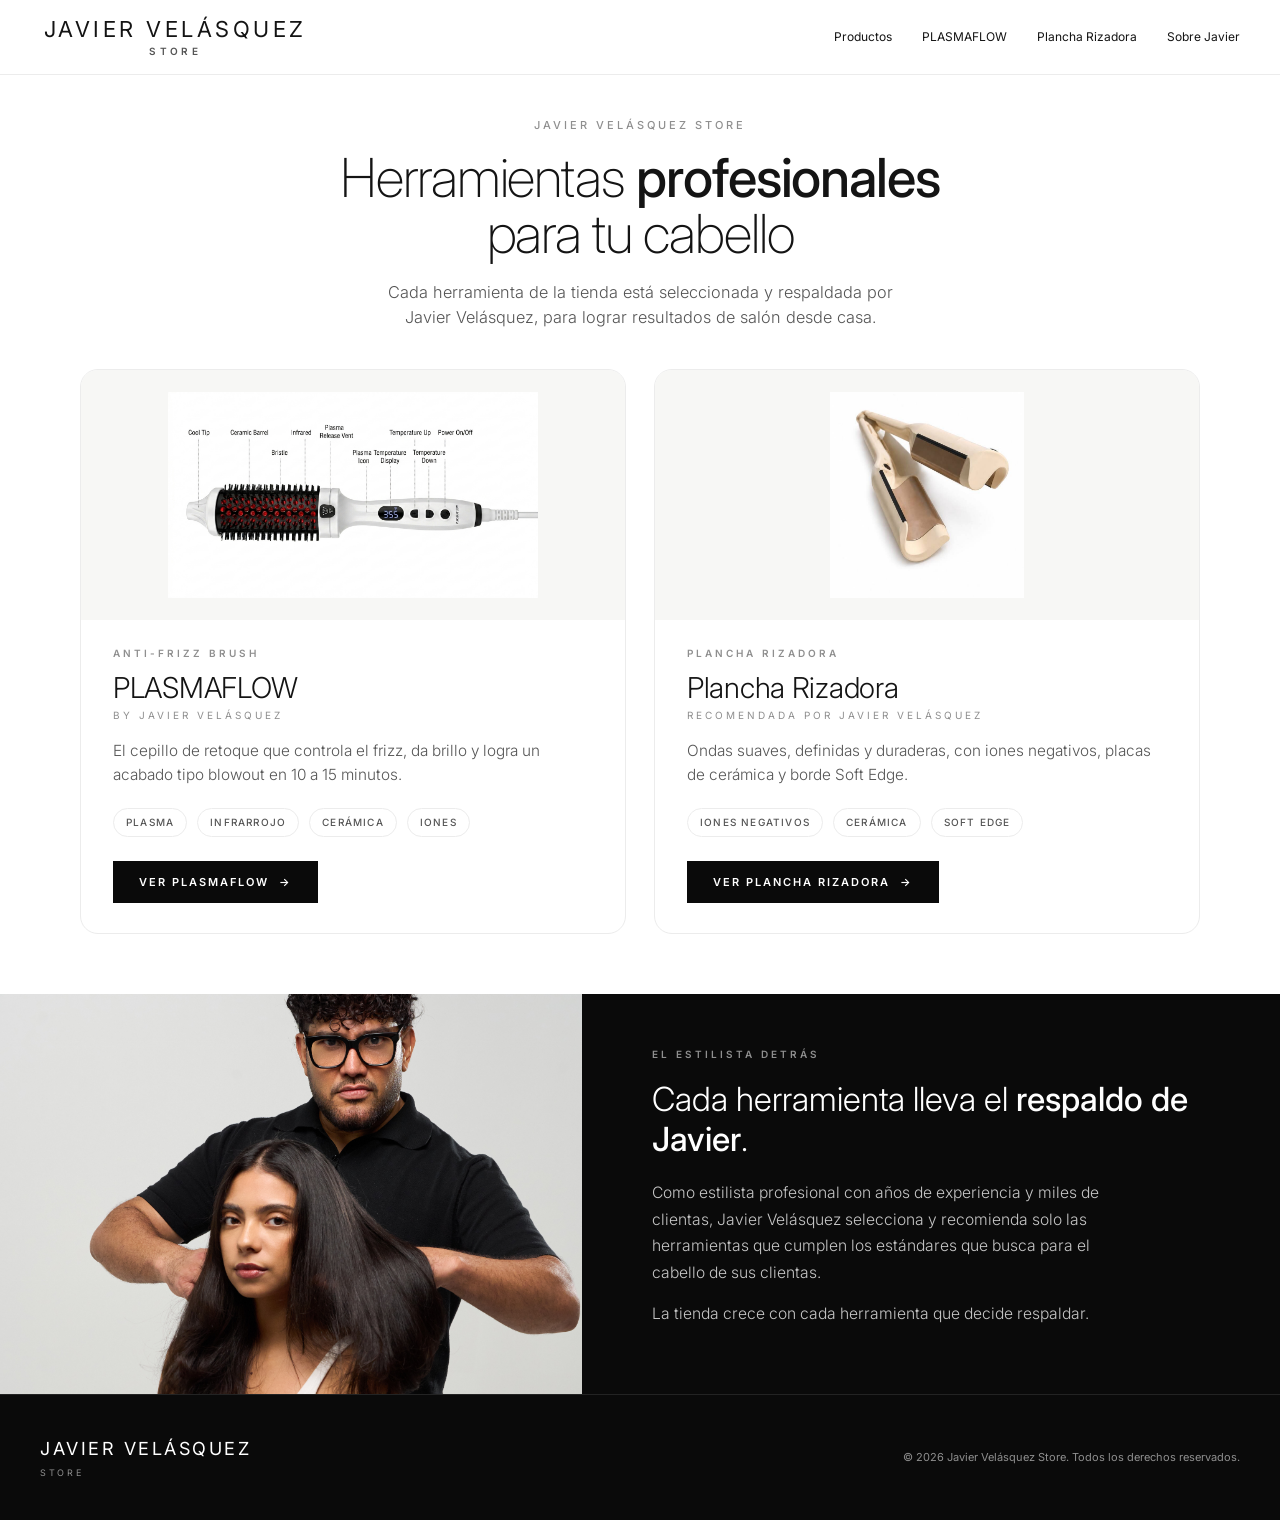
==== index.html @ f01e97d1 "Unificar nombre de tienda a Javier Velásquez Store en el rótulo del home Co-Authored-By: Claude Opus" ====
<!DOCTYPE html>
<html lang="es">
<head>
<meta charset="utf-8">
<meta name="viewport" content="width=device-width, initial-scale=1">
<title>Javier Velásquez Store</title>
<style>
  @import url('https://fonts.googleapis.com/css2?family=Inter:wght@200;300;400;500;600;700&display=swap');
  *{margin:0;padding:0;box-sizing:border-box}
  :root{
    --bg:#ffffff; --ink:#141414; --soft:#555; --mute:#8f8f8f; --line:#ececec; --black:#0a0a0a;
    --warm:#b39a78; --warm-bg:#f3ede3; --warm-line:#e4d8c6;
  }
  html{scroll-behavior:smooth}
  body{font-family:'Inter',-apple-system,sans-serif;background:var(--bg);color:var(--ink);line-height:1.5;-webkit-font-smoothing:antialiased;font-size:15px;overflow-x:hidden}
  a{color:inherit;text-decoration:none}
  img{display:block;max-width:100%}
  .btn{display:inline-flex;align-items:center;gap:10px;background:var(--black);color:#fff;padding:13px 26px;font-size:11px;font-weight:600;letter-spacing:2px;text-transform:uppercase;transition:all .2s}
  .btn:hover{background:#2a2a2a;transform:translateX(3px)}
  .btn.warm{background:var(--warm)}
  .btn.warm:hover{background:#9c8464}

  header{position:sticky;top:0;z-index:50;background:rgba(255,255,255,.96);backdrop-filter:blur(18px);border-bottom:1px solid var(--line)}
  .head-in{max-width:1360px;margin:0 auto;padding:18px 40px;display:flex;align-items:center;justify-content:space-between}
  .logo{display:flex;flex-direction:column;align-items:center;line-height:1}
  .logo .n{font-weight:400;font-size:22px;letter-spacing:.16em;padding-left:.16em}
  .logo .s{font-weight:600;font-size:10px;letter-spacing:.34em;padding-left:.34em;text-transform:uppercase;color:var(--soft);margin-top:6px}
  nav{display:flex;gap:30px;font-size:12px}
  nav a:hover{opacity:.5}

  .hero{max-width:1360px;margin:0 auto;padding:42px 40px 34px;text-align:center}
  .hero .eye{font-size:11px;letter-spacing:3px;text-transform:uppercase;color:var(--mute);font-weight:500;margin-bottom:16px}
  .hero h1{font-weight:200;font-size:clamp(2.2rem,4.2vw,3.5rem);letter-spacing:-.02em;line-height:1.05;margin-bottom:18px}
  .hero h1 b{font-weight:500}
  .hero p{color:var(--soft);font-size:1.02rem;max-width:520px;margin:0 auto;font-weight:300}

  .products{max-width:1200px;margin:0 auto;padding:6px 40px 60px}
  .pgrid{display:grid;grid-template-columns:1fr 1fr;gap:28px}
  .pcard{border:1px solid var(--line);border-radius:18px;overflow:hidden;display:flex;flex-direction:column;background:#fff;transition:box-shadow .25s ease,transform .25s ease}
  .pcard:hover{box-shadow:0 16px 44px rgba(0,0,0,.09);transform:translateY(-4px)}
  .pcard.warm{background:var(--warm-bg);border-color:var(--warm-line)}
  .pcard-media{height:250px;display:flex;align-items:center;justify-content:center;padding:22px;background:#f7f7f5}
  .pcard.warm .pcard-media{background:#efe6d6}
  .pcard-media img{max-width:100%;max-height:100%;width:auto;height:auto;object-fit:contain}
  .pcard-body{padding:26px 32px 30px;display:flex;flex-direction:column;flex:1}
  .p-eye{font-size:10px;letter-spacing:3px;text-transform:uppercase;color:var(--mute);font-weight:600;margin-bottom:12px}
  .pcard-body h3{font-weight:300;font-size:1.8rem;letter-spacing:-.01em;line-height:1.05;margin-bottom:4px}
  .by{font-size:10px;letter-spacing:3px;text-transform:uppercase;color:var(--mute);margin-bottom:16px}
  .pcard-body p{color:var(--soft);font-size:.96rem;font-weight:300;margin-bottom:20px;line-height:1.6}
  .p-feats{display:flex;gap:10px;margin-bottom:24px;flex-wrap:wrap}
  .p-feats span{font-size:10px;letter-spacing:1.2px;text-transform:uppercase;color:var(--soft);font-weight:500;border:1px solid var(--line);border-radius:100px;padding:6px 12px}
  .pcard.warm .p-feats span{border-color:var(--warm-line)}
  .pcard-body .btn{align-self:flex-start;margin-top:auto}

  .creator{background:#0a0a0a;color:#fff;display:grid;grid-template-columns:1fr 1.2fr;align-items:stretch;height:400px}
  .creator .c-photo{overflow:hidden}
  .creator .c-photo img{width:100%;height:100%;object-fit:cover;object-position:center 22%}
  .creator .c-text{padding:0 70px;display:flex;flex-direction:column;justify-content:center}
  .creator .c-eye{font-size:10px;letter-spacing:3px;text-transform:uppercase;color:#8f8f8f;font-weight:600;margin-bottom:18px}
  .creator .c-text h2{font-weight:300;font-size:clamp(1.6rem,2.6vw,2.3rem);line-height:1.2;margin-bottom:20px}
  .creator .c-text h2 b{font-weight:500}
  .creator .c-text p{color:#c7c7c7;font-size:.98rem;font-weight:300;line-height:1.7;max-width:460px;margin-bottom:14px}

  footer{background:#0a0a0a;color:#fff;border-top:1px solid rgba(255,255,255,.1);padding:40px 40px}
  .foot-in{max-width:1360px;margin:0 auto;display:flex;justify-content:space-between;align-items:center;flex-wrap:wrap;gap:20px}
  .foot-in .fl .n{font-size:18px;letter-spacing:.14em}
  .foot-in .fl .s{font-size:9px;letter-spacing:.3em;color:#8f8f8f;text-transform:uppercase;margin-top:4px}
  .foot-in .fr{font-size:11px;color:#8f8f8f}

  @media(max-width:900px){
    .head-in{padding:14px 20px}
    nav{display:none}
    .hero{padding:44px 22px 34px}
    .products{padding:6px 20px 44px}
    .pgrid{grid-template-columns:1fr;gap:22px}
    .pcard-media{height:230px}
    .pcard-body{padding:24px 26px 28px}
    .creator{grid-template-columns:1fr;height:auto}
    .creator .c-photo{height:340px}
    .creator .c-text{padding:44px 24px}
    .foot-in{flex-direction:column;text-align:center}
  }
</style>
</head>
<body>

<header>
  <div class="head-in">
    <a href="index.html" class="logo"><span class="n">JAVIER VELÁSQUEZ</span><span class="s">Store</span></a>
    <nav>
      <a href="#productos">Productos</a>
      <a href="landing-plasma-flow/preview-landing-real.html">PLASMAFLOW</a>
      <a href="plancha-rizadora.html">Plancha Rizadora</a>
      <a href="#javier">Sobre Javier</a>
    </nav>
  </div>
</header>

<section class="hero">
  <div class="eye">Javier Velásquez Store</div>
  <h1>Herramientas <b>profesionales</b><br>para tu cabello</h1>
  <p>Cada herramienta de la tienda está seleccionada y respaldada por Javier Velásquez, para lograr resultados de salón desde casa.</p>
</section>

<section id="productos" class="products">
  <div class="pgrid">

    <article class="pcard">
      <div class="pcard-media"><img src="landing-plasma-flow/images/plasmaflow-cta.png" alt="PLASMAFLOW"></div>
      <div class="pcard-body">
        <div class="p-eye">Anti-Frizz Brush</div>
        <h3>PLASMAFLOW</h3>
        <div class="by">by Javier Velásquez</div>
        <p>El cepillo de retoque que controla el frizz, da brillo y logra un acabado tipo blowout en 10 a 15 minutos.</p>
        <div class="p-feats"><span>Plasma</span><span>Infrarrojo</span><span>Cerámica</span><span>Iones</span></div>
        <a href="landing-plasma-flow/preview-landing-real.html" class="btn">Ver PLASMAFLOW <span>&rarr;</span></a>
      </div>
    </article>

    <article class="pcard">
      <div class="pcard-media"><img src="plancha-rizadora/images/producto-plancha.jpg" alt="Plancha Rizadora by Javier Velásquez"></div>
      <div class="pcard-body">
        <div class="p-eye">Plancha Rizadora</div>
        <h3>Plancha Rizadora</h3>
        <div class="by">Recomendada por Javier Velásquez</div>
        <p>Ondas suaves, definidas y duraderas, con iones negativos, placas de cerámica y borde Soft Edge.</p>
        <div class="p-feats"><span>Iones negativos</span><span>Cerámica</span><span>Soft Edge</span></div>
        <a href="plancha-rizadora.html" class="btn">Ver Plancha Rizadora <span>&rarr;</span></a>
      </div>
    </article>

  </div>
</section>

<section id="javier" class="creator">
  <div class="c-photo"><img src="landing-plasma-flow/images/DSC04531.jpg" alt="Javier Velásquez"></div>
  <div class="c-text">
    <div class="c-eye">El estilista detrás</div>
    <h2>Cada herramienta lleva el <b>respaldo de Javier</b>.</h2>
    <p>Como estilista profesional con años de experiencia y miles de clientas, Javier Velásquez selecciona y recomienda solo las herramientas que cumplen los estándares que busca para el cabello de sus clientas.</p>
    <p>La tienda crece con cada herramienta que decide respaldar.</p>
  </div>
</section>

<footer>
  <div class="foot-in">
    <div class="fl"><div class="n">JAVIER VELÁSQUEZ</div><div class="s">Store</div></div>
    <div class="fr">© 2026 Javier Velásquez Store. Todos los derechos reservados.</div>
  </div>
</footer>

</body>
</html>
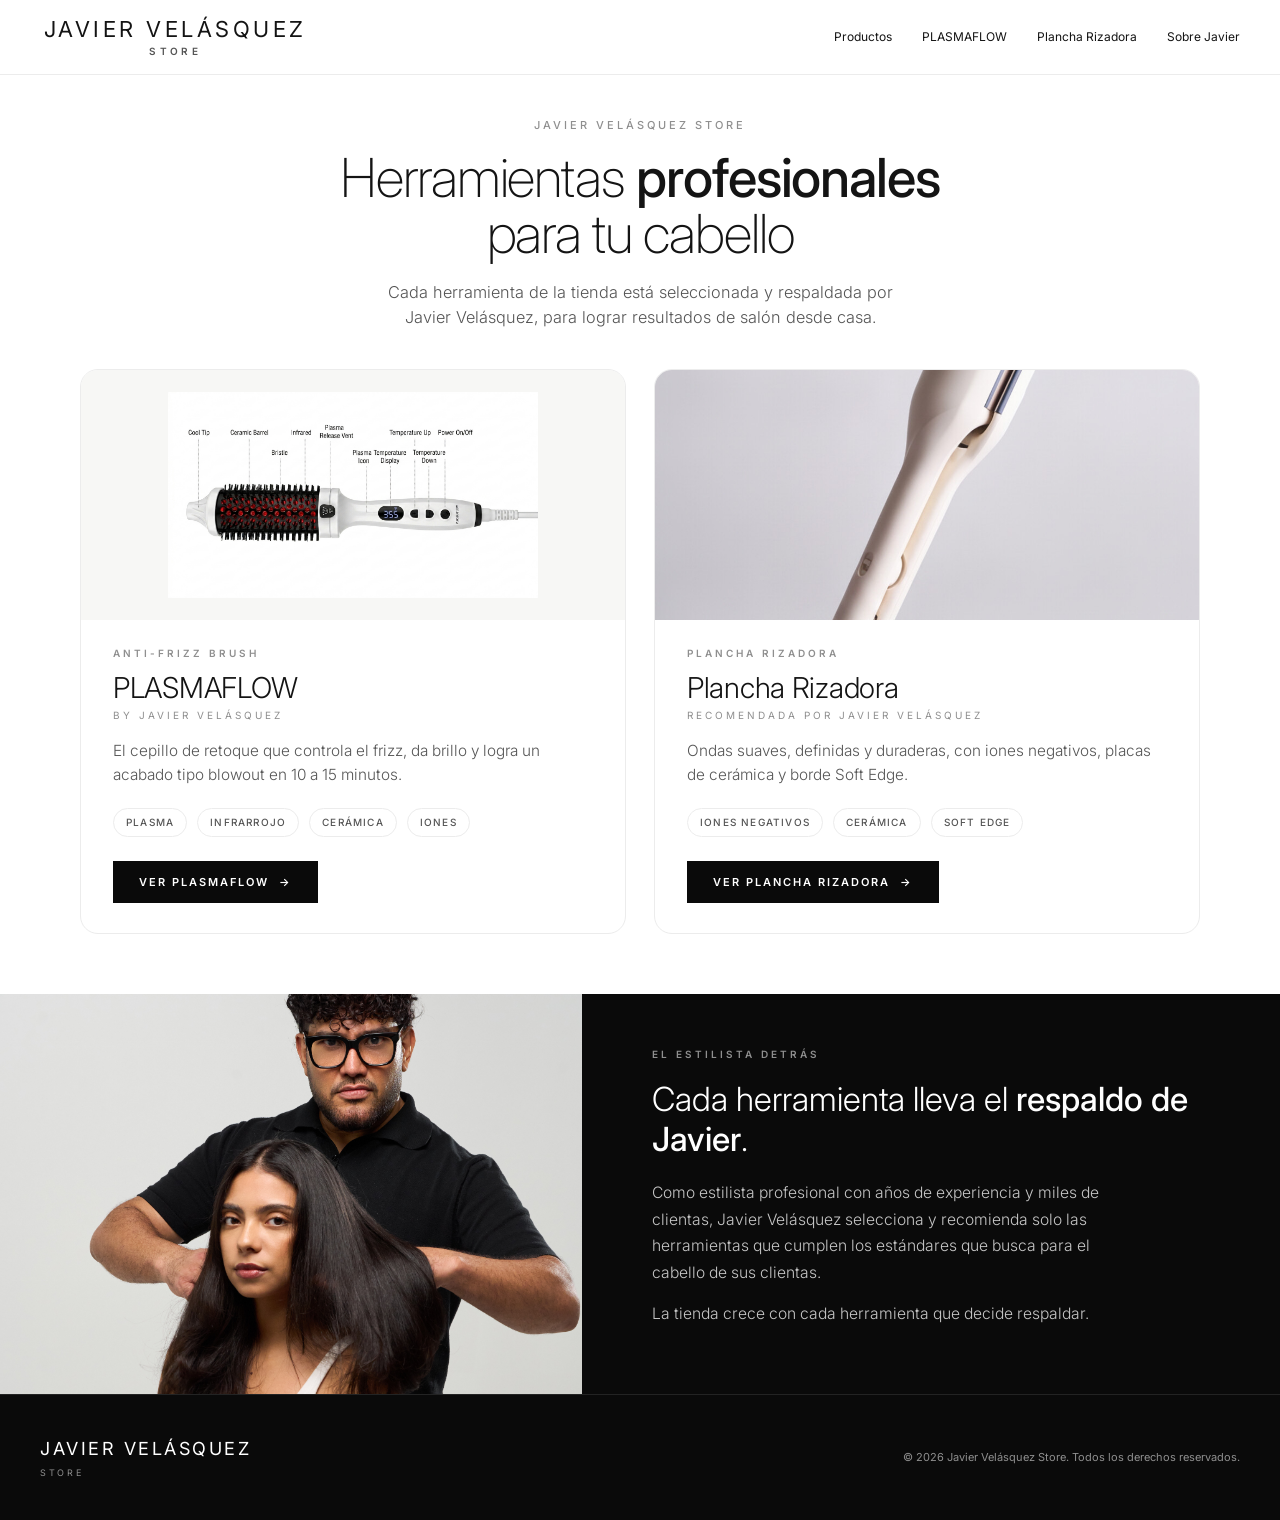
==== commit b9b0999b: "Plancha Rizadora: fotos reales, diagrama de tecnologias y hero collage - Hero con collage de 3 fotos" ====
--- a/index.html
+++ b/index.html
@@ -118,7 +118,7 @@
     </article>
 
     <article class="pcard">
-      <div class="pcard-media"><img src="plancha-rizadora/images/producto-plancha.jpg" alt="Plancha Rizadora by Javier Velásquez"></div>
+      <div class="pcard-media" style="background:#e9ebee;padding:0"><img src="plancha-rizadora/images/producto-limpio-card.jpg" alt="Plancha Rizadora" style="width:100%;height:100%;object-fit:cover"></div>
       <div class="pcard-body">
         <div class="p-eye">Plancha Rizadora</div>
         <h3>Plancha Rizadora</h3>
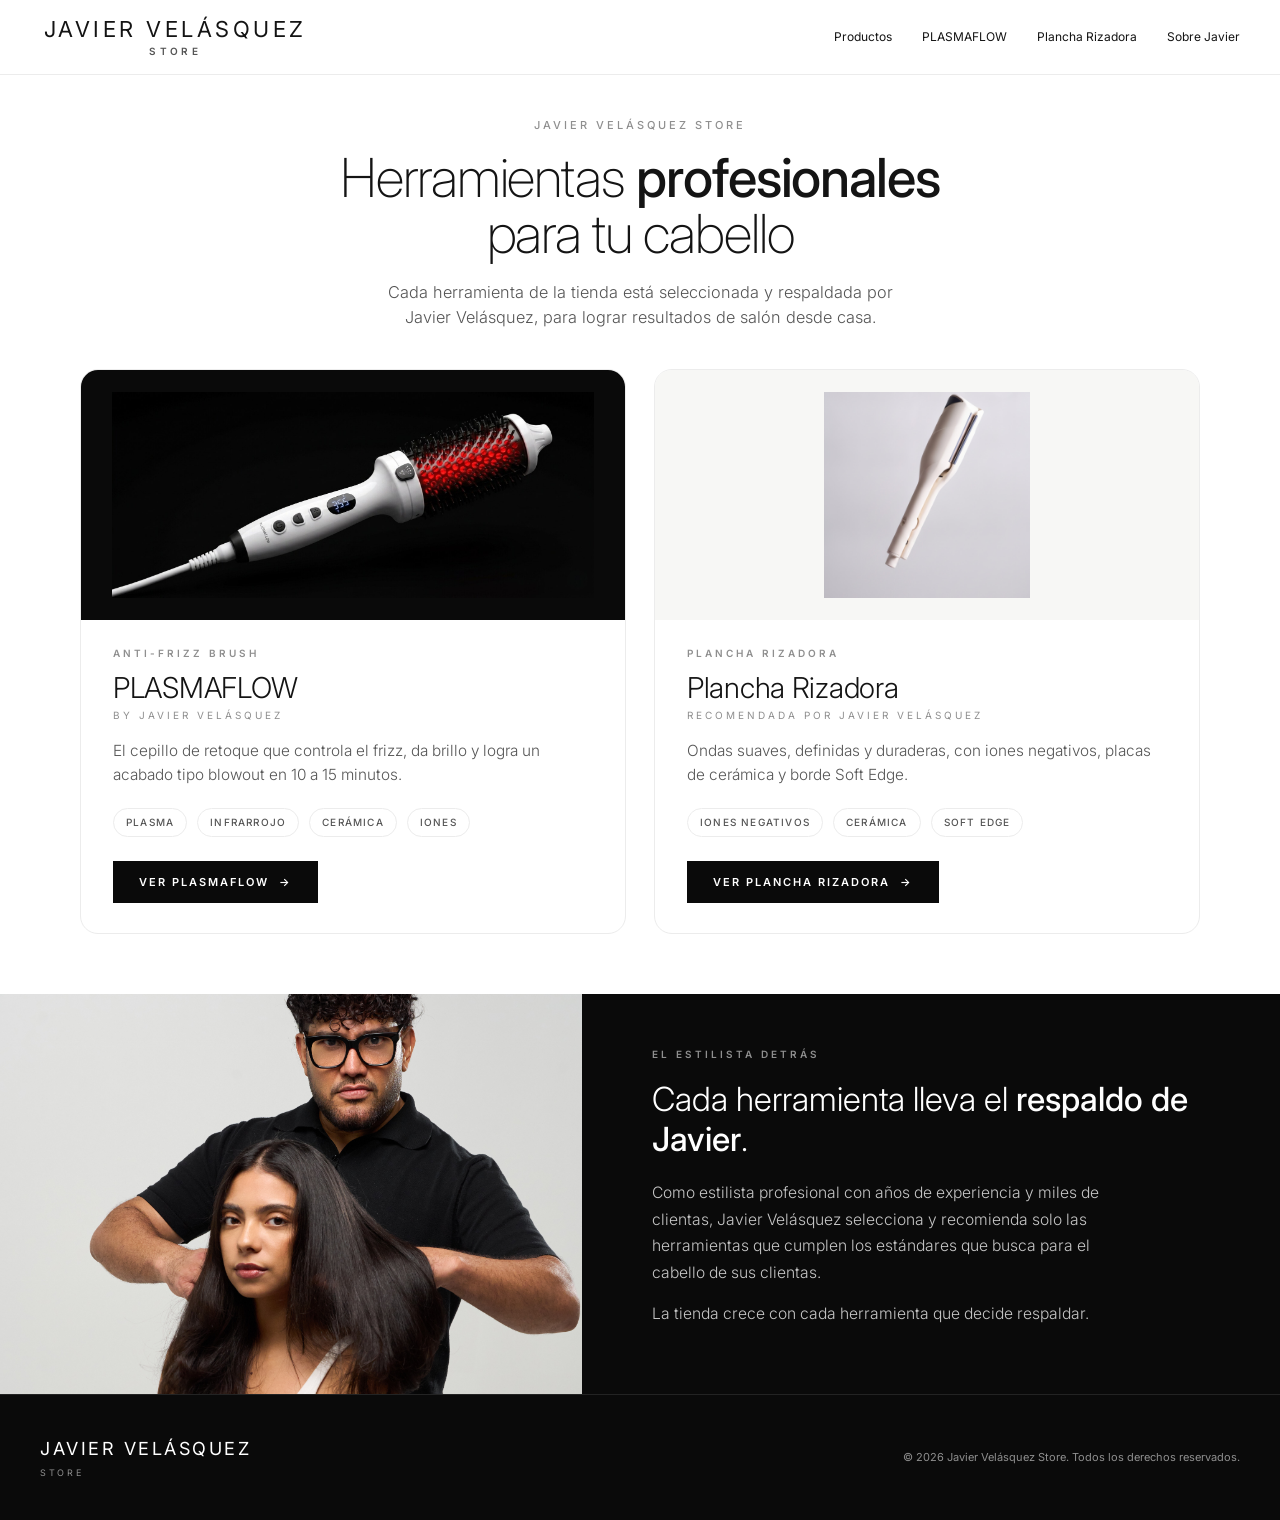
==== commit fa4ad1ea: "Portada: foto real de PlasmaFlow y la Plancha sin recorte PLASMAFLOW. La tarjeta mostraba el diagram" ====
--- a/index.html
+++ b/index.html
@@ -61,6 +61,15 @@
   .creator .c-text h2 b{font-weight:500}
   .creator .c-text p{color:#c7c7c7;font-size:.98rem;font-weight:300;line-height:1.7;max-width:460px;margin-bottom:14px}
 
+  /* Animaciones smooth (bajo .js; sin JS o reduced-motion se ve normal) */
+  .js section.reveal{opacity:0;transform:translateY(26px);transition:opacity .85s cubic-bezier(.22,1,.36,1),transform .85s cubic-bezier(.22,1,.36,1)}
+  .js section.reveal.in{opacity:1;transform:none}
+  .js img.lz{opacity:0;transition:opacity .7s ease}
+  .js img.lz.loaded{opacity:1}
+  @media (prefers-reduced-motion:reduce){
+    .js section.reveal,.js img.lz{opacity:1!important;transform:none!important;transition:none!important}
+  }
+
   footer{background:#0a0a0a;color:#fff;border-top:1px solid rgba(255,255,255,.1);padding:40px 40px}
   .foot-in{max-width:1360px;margin:0 auto;display:flex;justify-content:space-between;align-items:center;flex-wrap:wrap;gap:20px}
   .foot-in .fl .n{font-size:18px;letter-spacing:.14em}
@@ -68,7 +77,7 @@
   .foot-in .fr{font-size:11px;color:#8f8f8f}
 
   @media(max-width:900px){
-    .head-in{padding:14px 20px}
+    .head-in{padding:14px 20px;justify-content:center}
     nav{display:none}
     .hero{padding:44px 22px 34px}
     .products{padding:6px 20px 44px}
@@ -106,7 +115,9 @@
   <div class="pgrid">
 
     <article class="pcard">
-      <div class="pcard-media"><img src="landing-plasma-flow/images/plasmaflow-cta.png" alt="PLASMAFLOW"></div>
+      <!-- Foto de producto sobre negro. Antes estaba el diagrama con etiquetas
+           en inglés. La caja va negra para empalmar con el fondo de la foto. -->
+      <div class="pcard-media" style="background:#0a0a0a"><img src="landing-plasma-flow/images/plasmaflow-card-negro.jpg" alt="PLASMAFLOW, cepillo con tecnología de plasma e infrarrojo"></div>
       <div class="pcard-body">
         <div class="p-eye">Anti-Frizz Brush</div>
         <h3>PLASMAFLOW</h3>
@@ -118,7 +129,9 @@
     </article>
 
     <article class="pcard">
-      <div class="pcard-media" style="background:#e9ebee;padding:0"><img src="plancha-rizadora/images/producto-limpio-card.jpg" alt="Plancha Rizadora" style="width:100%;height:100%;object-fit:cover"></div>
+      <!-- Sin recorte: antes tenía un object-fit:cover a mano que cortaba la
+           plancha por los lados. Ahora igual que la tarjeta de PlasmaFlow. -->
+      <div class="pcard-media"><img src="plancha-rizadora/images/producto-limpio-card.jpg" alt="Plancha Rizadora"></div>
       <div class="pcard-body">
         <div class="p-eye">Plancha Rizadora</div>
         <h3>Plancha Rizadora</h3>
@@ -149,5 +162,33 @@
   </div>
 </footer>
 
+<script>
+(function(){
+  var root = document.documentElement;
+  root.classList.add('js');
+  var imgs = document.querySelectorAll('img');
+  for (var i = 0; i < imgs.length; i++) {
+    (function(img){
+      img.classList.add('lz');
+      if (img.complete && img.naturalWidth > 0) { img.classList.add('loaded'); }
+      else {
+        img.addEventListener('load', function(){ img.classList.add('loaded'); });
+        img.addEventListener('error', function(){ img.classList.add('loaded'); });
+      }
+    })(imgs[i]);
+  }
+  var secs = document.querySelectorAll('section');
+  if ('IntersectionObserver' in window) {
+    for (var j = 0; j < secs.length; j++) secs[j].classList.add('reveal');
+    var io = new IntersectionObserver(function(entries){
+      entries.forEach(function(e){
+        if (e.isIntersecting) { e.target.classList.add('in'); io.unobserve(e.target); }
+      });
+    }, { threshold: 0.12, rootMargin: '0px 0px -8% 0px' });
+    for (var k = 0; k < secs.length; k++) io.observe(secs[k]);
+  }
+})();
+</script>
+
 </body>
 </html>
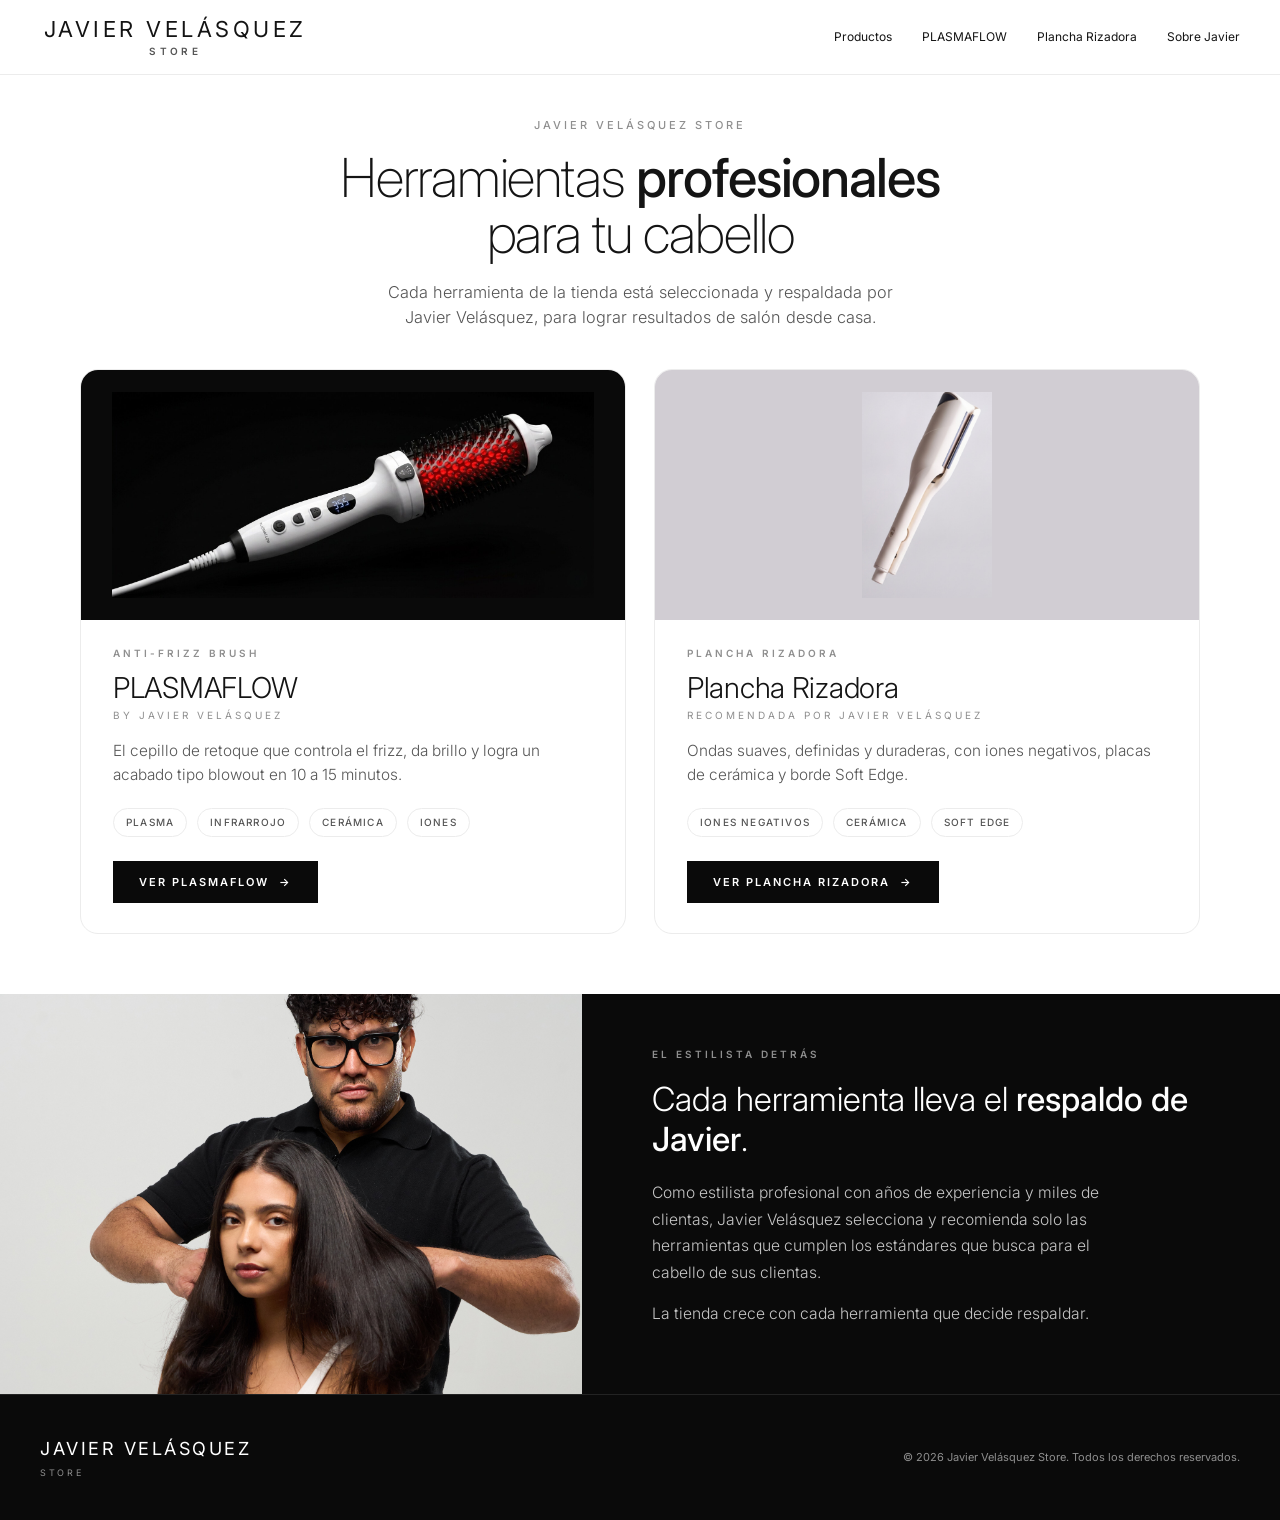
==== commit b02f515e: "Recortar la foto de la Plancha pegada al producto para la tarjeta Al quitarle el recorte forzado, la" ====
--- a/index.html
+++ b/index.html
@@ -129,9 +129,9 @@
     </article>
 
     <article class="pcard">
-      <!-- Sin recorte: antes tenía un object-fit:cover a mano que cortaba la
-           plancha por los lados. Ahora igual que la tarjeta de PlasmaFlow. -->
-      <div class="pcard-media"><img src="plancha-rizadora/images/producto-limpio-card.jpg" alt="Plancha Rizadora"></div>
+      <!-- Sin el object-fit:cover que cortaba la plancha. Y recortada pegada al
+           producto para que llene la altura, con la caja del mismo tono. -->
+      <div class="pcard-media" style="background:#d1cdd3"><img src="plancha-rizadora/images/plancha-card-v2.jpg" alt="Plancha Rizadora"></div>
       <div class="pcard-body">
         <div class="p-eye">Plancha Rizadora</div>
         <h3>Plancha Rizadora</h3>
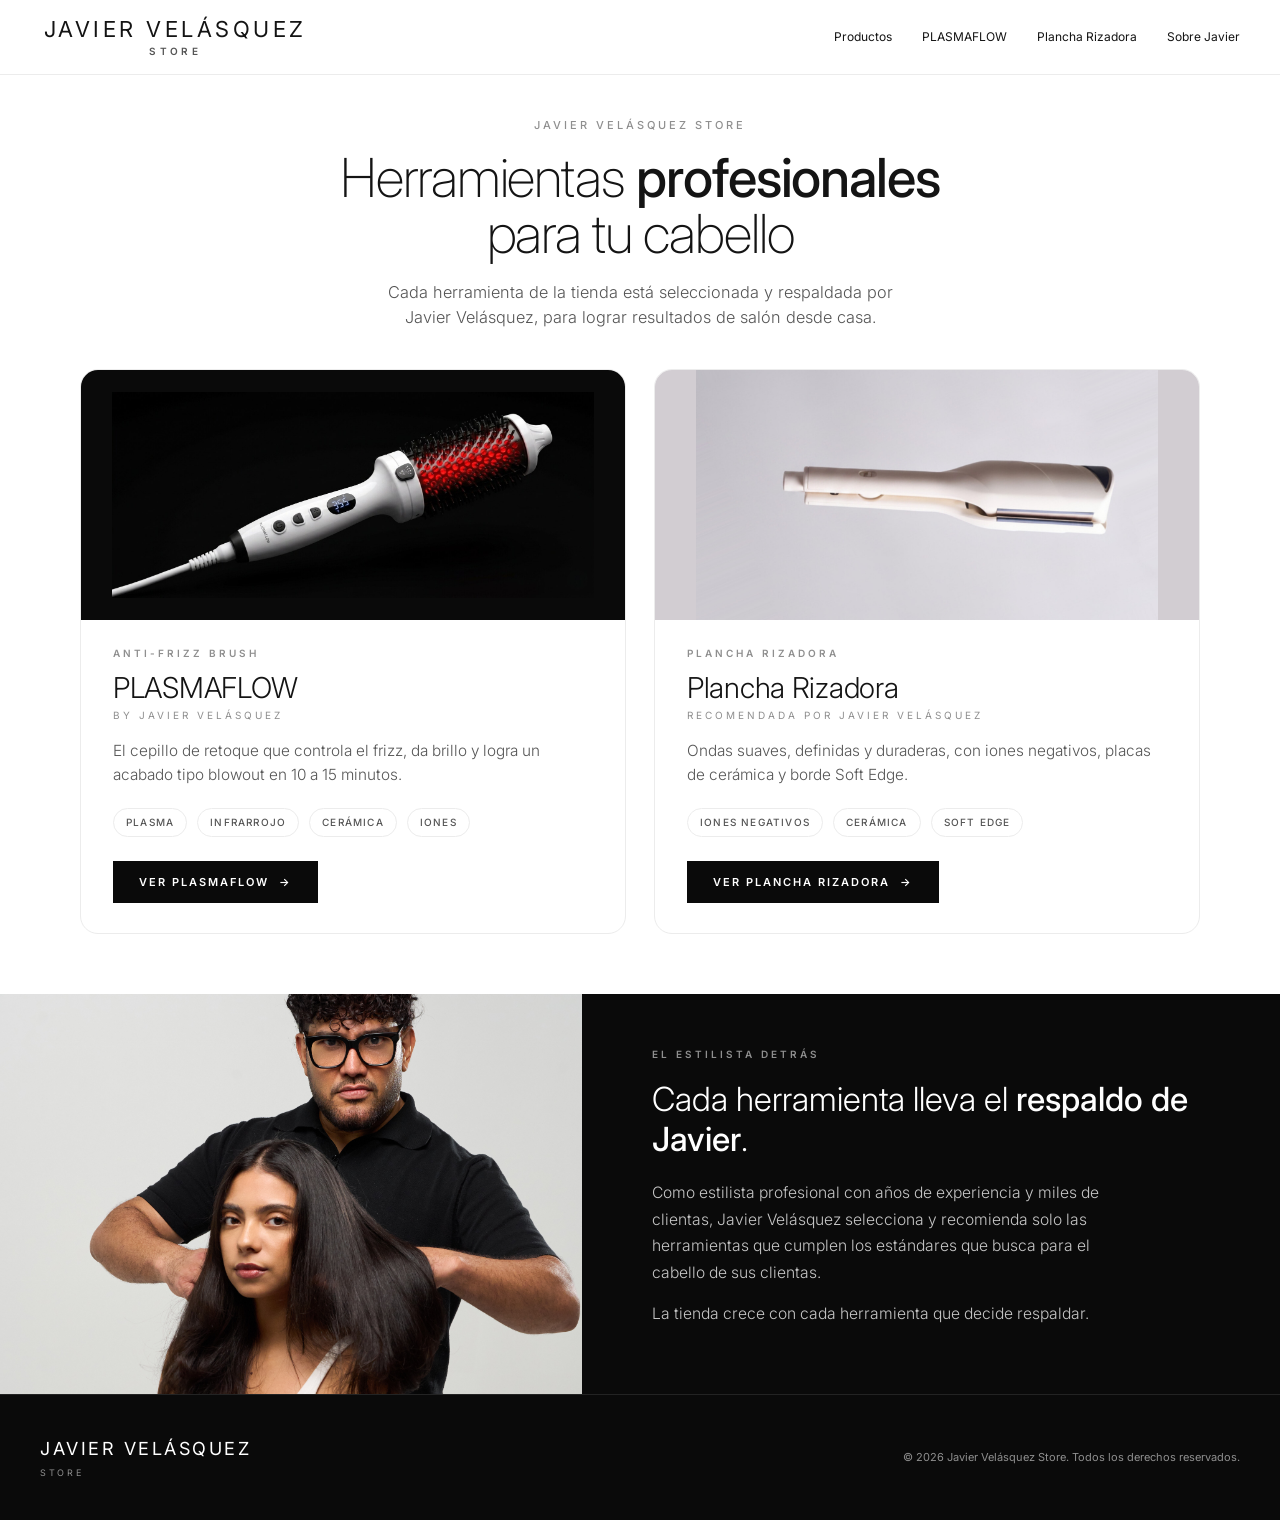
==== commit 8239823d: "Acostar la plancha en la tarjeta de la portada La foto original tiene la pieza en diagonal, asi que " ====
--- a/index.html
+++ b/index.html
@@ -129,9 +129,9 @@
     </article>
 
     <article class="pcard">
-      <!-- Sin el object-fit:cover que cortaba la plancha. Y recortada pegada al
-           producto para que llene la altura, con la caja del mismo tono. -->
-      <div class="pcard-media" style="background:#d1cdd3"><img src="plancha-rizadora/images/plancha-card-v2.jpg" alt="Plancha Rizadora"></div>
+      <!-- Foto girada 68 grados para acostar la plancha, con el fondo extendido
+           desde el borde para que no queden costuras. Caja del tono del borde. -->
+      <div class="pcard-media" style="background:#d2cdd2;padding:0"><img src="plancha-rizadora/images/plancha-card-h.jpg" alt="Plancha Rizadora" style="width:100%;height:auto;max-height:100%"></div>
       <div class="pcard-body">
         <div class="p-eye">Plancha Rizadora</div>
         <h3>Plancha Rizadora</h3>
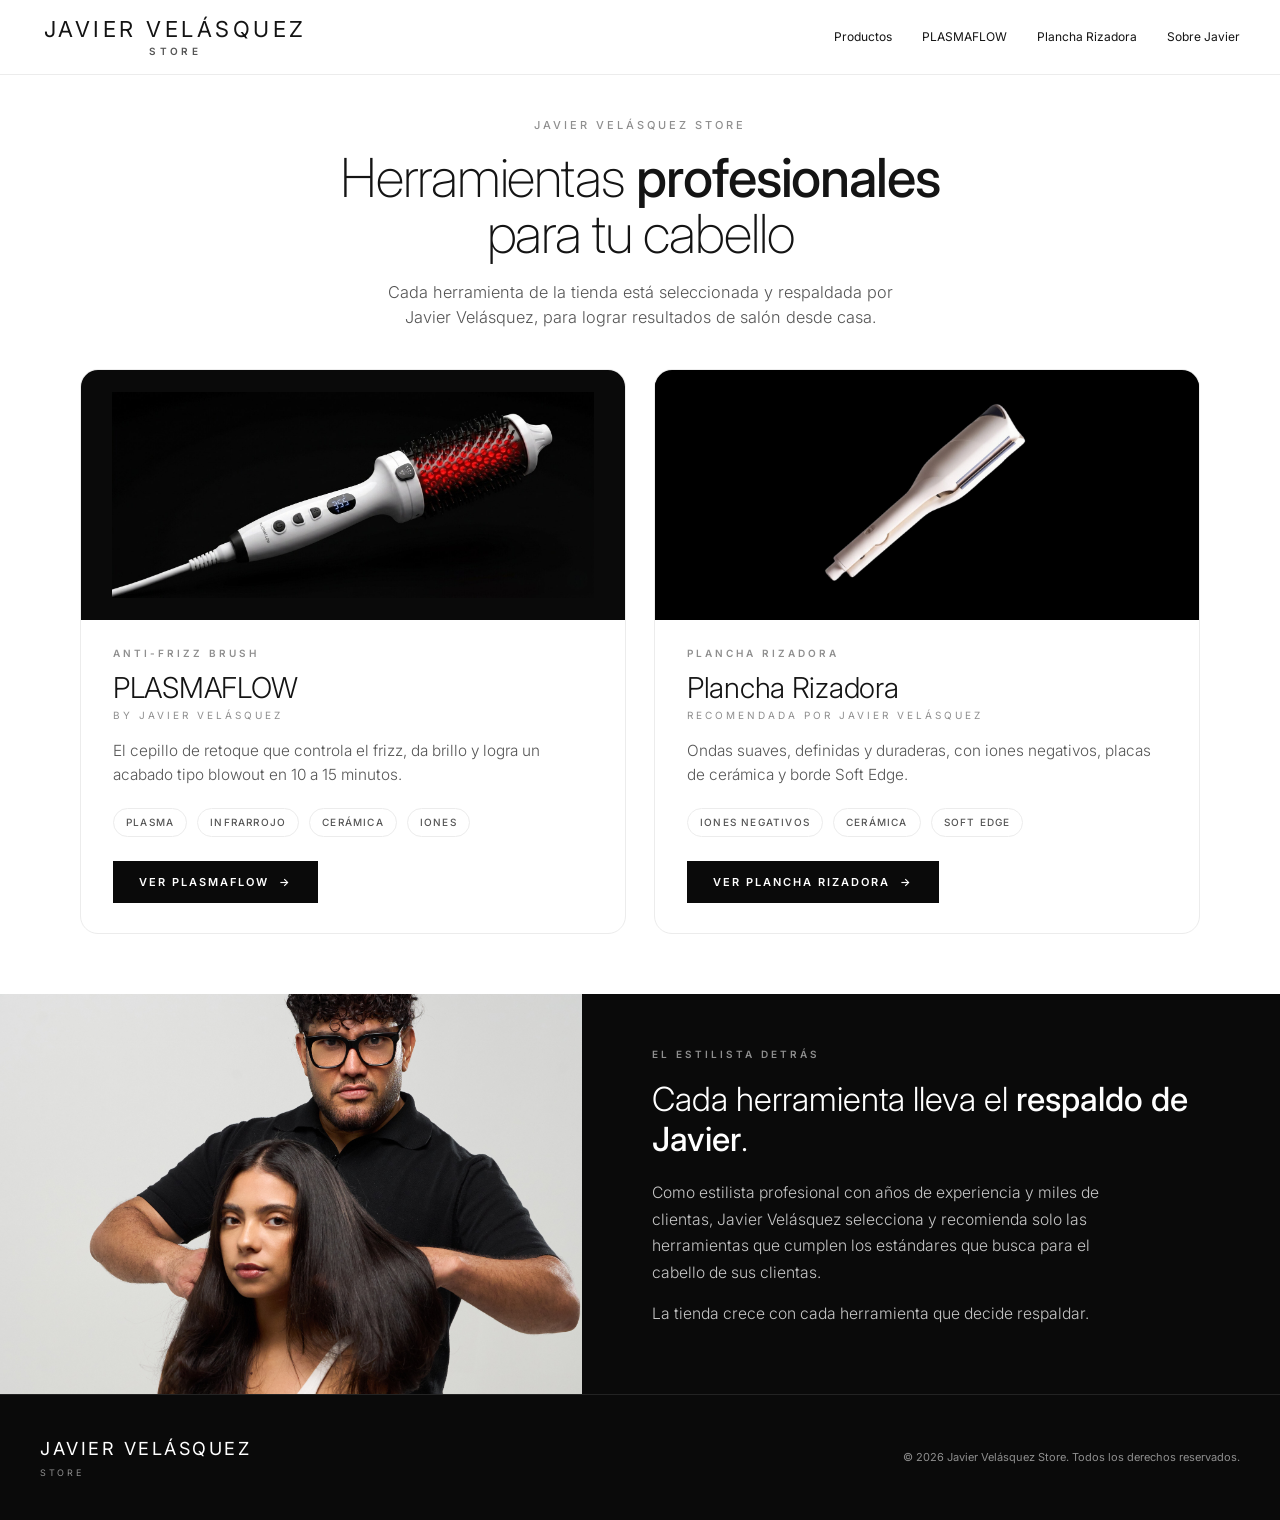
==== commit 5022525b: "Plancha sobre negro en la portada, haciendo juego con PlasmaFlow La foto anterior tenia la plancha b" ====
--- a/index.html
+++ b/index.html
@@ -129,9 +129,8 @@
     </article>
 
     <article class="pcard">
-      <!-- Foto girada 68 grados para acostar la plancha, con el fondo extendido
-           desde el borde para que no queden costuras. Caja del tono del borde. -->
-      <div class="pcard-media" style="background:#d2cdd2;padding:0"><img src="plancha-rizadora/images/plancha-card-h.jpg" alt="Plancha Rizadora" style="width:100%;height:auto;max-height:100%"></div>
+      <!-- Foto sobre negro, para que haga juego con la de PlasmaFlow. -->
+      <div class="pcard-media" style="background:#000;padding:0"><img src="plancha-rizadora/images/plancha-card-negro.jpg" alt="Plancha Rizadora" style="width:100%;height:auto;max-height:100%"></div>
       <div class="pcard-body">
         <div class="p-eye">Plancha Rizadora</div>
         <h3>Plancha Rizadora</h3>
